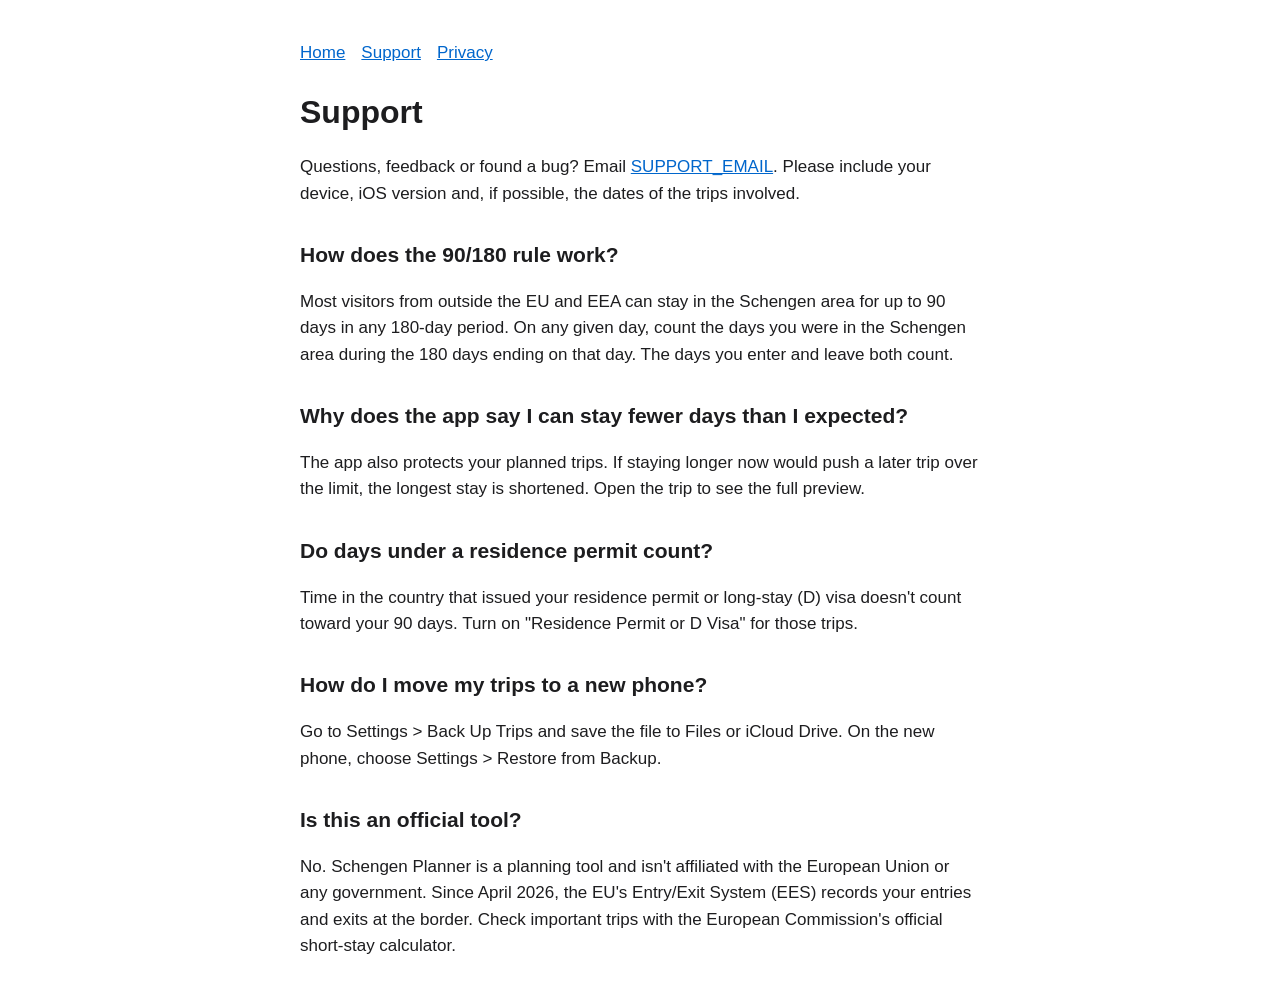
==== support.html @ 9811b73a "Add files via upload" ====
<!doctype html>
<html lang="en">
<head>
<meta charset="utf-8">
<meta name="viewport" content="width=device-width, initial-scale=1">
<title>Support – Schengen Planner</title>
<link rel="stylesheet" href="style.css">
</head>
<body>
<nav><a href="index.html">Home</a><a href="support.html">Support</a><a href="privacy.html">Privacy</a></nav>
<h1>Support</h1>
<p>Questions, feedback or found a bug? Email <a href="mailto:SUPPORT_EMAIL">SUPPORT_EMAIL</a>. Please include your device, iOS version and, if possible, the dates of the trips involved.</p>

<h2>How does the 90/180 rule work?</h2>
<p>Most visitors from outside the EU and EEA can stay in the Schengen area for up to 90 days in any 180-day period. On any given day, count the days you were in the Schengen area during the 180 days ending on that day. The days you enter and leave both count.</p>

<h2>Why does the app say I can stay fewer days than I expected?</h2>
<p>The app also protects your planned trips. If staying longer now would push a later trip over the limit, the longest stay is shortened. Open the trip to see the full preview.</p>

<h2>Do days under a residence permit count?</h2>
<p>Time in the country that issued your residence permit or long-stay (D) visa doesn't count toward your 90 days. Turn on "Residence Permit or D Visa" for those trips.</p>

<h2>How do I move my trips to a new phone?</h2>
<p>Go to Settings &gt; Back Up Trips and save the file to Files or iCloud Drive. On the new phone, choose Settings &gt; Restore from Backup.</p>

<h2>Is this an official tool?</h2>
<p>No. Schengen Planner is a planning tool and isn't affiliated with the European Union or any government. Since April 2026, the EU's Entry/Exit System (EES) records your entries and exits at the border. Check important trips with the European Commission's official short-stay calculator.</p>
</body>
</html>
---- style.css ----
body { font: 17px/1.55 -apple-system, BlinkMacSystemFont, "Helvetica Neue", sans-serif; max-width: 680px; margin: 40px auto; padding: 0 20px; color: #1d1d1f; }
h1 { font-size: 32px; margin-bottom: 4px; }
h2 { font-size: 21px; margin-top: 32px; }
.muted { color: #6e6e73; }
a { color: #0066cc; }
nav a { margin-right: 16px; }
@media (prefers-color-scheme: dark) { body { background: #000; color: #f5f5f7; } .muted { color: #a1a1a6; } a { color: #2997ff; } }
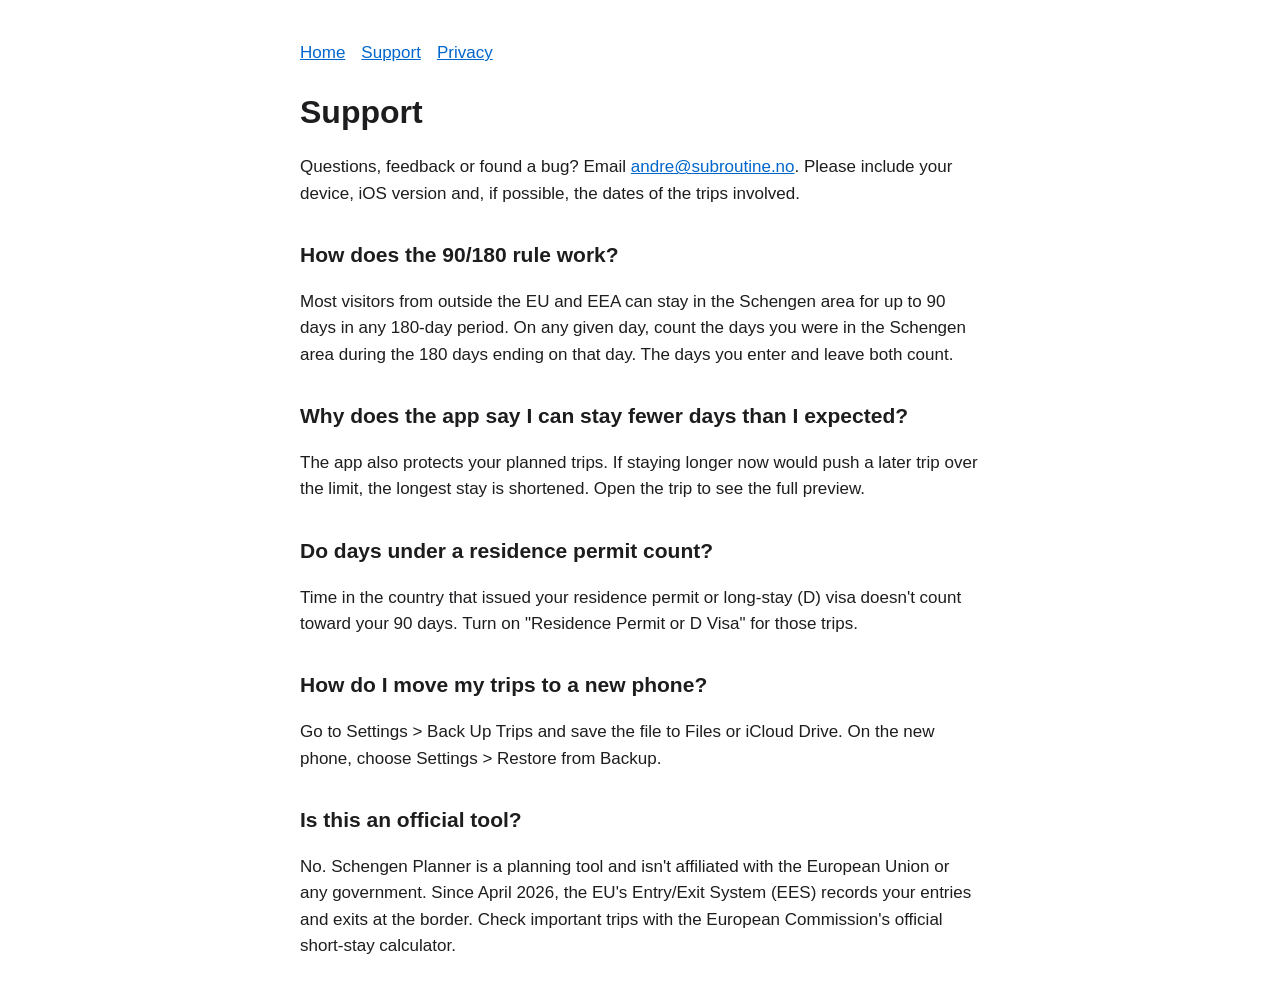
==== commit 5e4e1729: "Update support email address in support.html" ====
--- a/support.html
+++ b/support.html
@@ -9,7 +9,7 @@
 <body>
 <nav><a href="index.html">Home</a><a href="support.html">Support</a><a href="privacy.html">Privacy</a></nav>
 <h1>Support</h1>
-<p>Questions, feedback or found a bug? Email <a href="mailto:SUPPORT_EMAIL">SUPPORT_EMAIL</a>. Please include your device, iOS version and, if possible, the dates of the trips involved.</p>
+<p>Questions, feedback or found a bug? Email <a href="mailto:SUPPORT_EMAIL">andre@subroutine.no</a>. Please include your device, iOS version and, if possible, the dates of the trips involved.</p>
 
 <h2>How does the 90/180 rule work?</h2>
 <p>Most visitors from outside the EU and EEA can stay in the Schengen area for up to 90 days in any 180-day period. On any given day, count the days you were in the Schengen area during the 180 days ending on that day. The days you enter and leave both count.</p>
